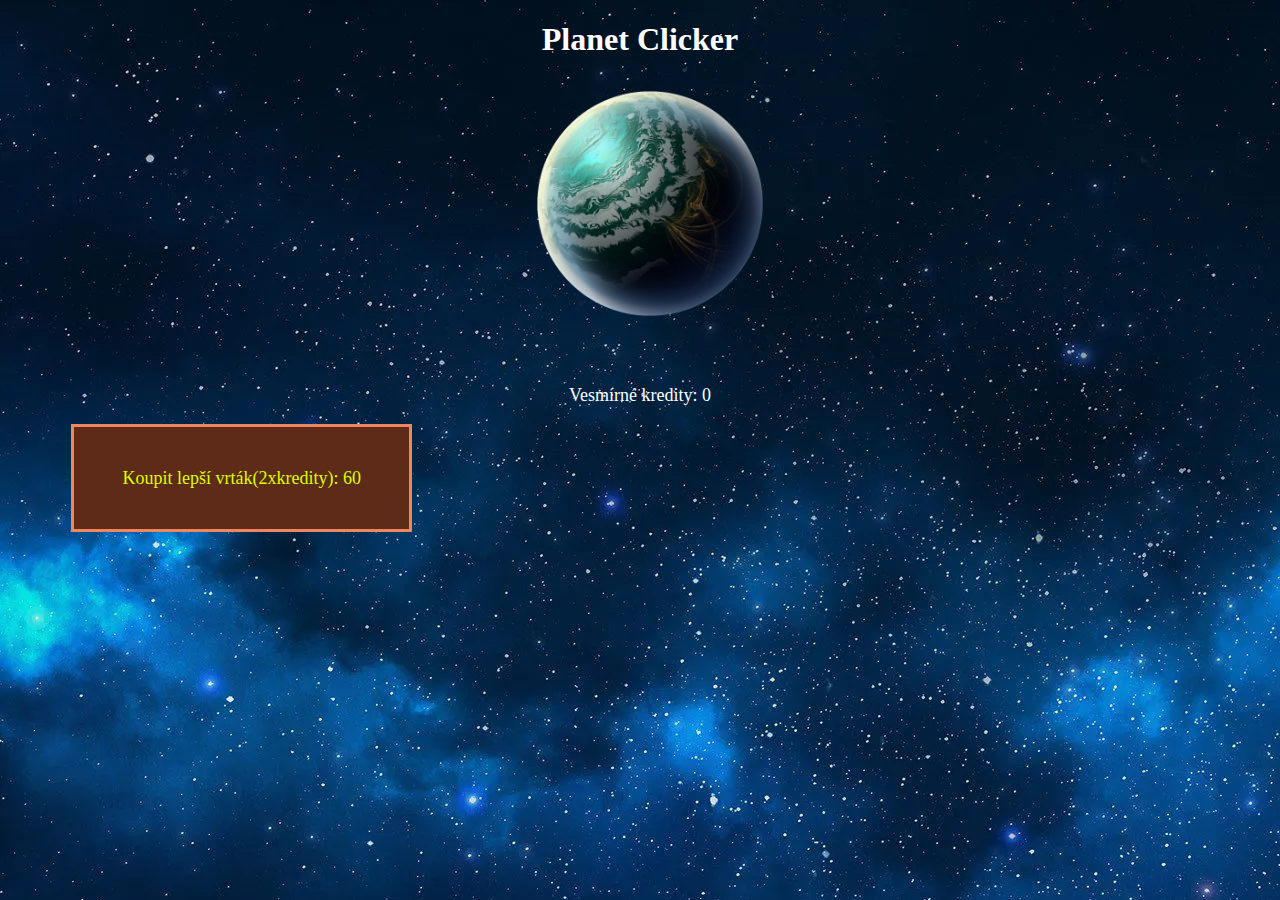
==== clicker.html @ dad763f1 "jedna" ====
<!DOCTYPE html>
<html lang="en">
<head>
    <meta charset="UTF-8">
    <meta name="viewport" content="width=device-width, initial-scale=1.0">
    <link rel="stylesheet" href="res/css/clicker.css">
    <title>Planet Clicker</title>
</head>
<body>
    <div id="container">
        <h1>Planet Clicker</h1>
        <img id="planet" src="res/img/planet.png" alt="Špatné souřadnice planety...">
        <p id="moneycounter">Vesmírné kredity: 0</p>
    </div>

    <div id="container2">
        <button id="doubleupgrade">Koupit lepší vrták(2xkredity): 60</button>
    </div>

    
<script src="res/js/main.js"></script>
</body>
</html>
---- res/css/clicker.css ----
/*Index*/
#uvod{
    width: 90%;
    background-color: rgb(94, 43, 25);
    border: 5px solid rgb(236, 135, 98);
    padding: 1em;
    margin-top: 10%;
    margin: auto;
    color: rgb(217, 255, 0);
}#staticplanet{
    max-width: 20%;
    height: auto;
    margin-left: 40%;
    margin-right: 40%;
    padding: 10px;
}
h1{
    text-align: center;
    color: white;
}
#uvod a{
    font-size: xx-large;
    color: crimson;
}


/*Game*/
*{
    font-family: verdana;
}
body{
    background-image: url("../img/background1.webp");
    background-repeat: no-repeat;
}
#container{
    width: 90%;
    margin: auto;
}
#container h1{
    text-align: center;
    color: white;
}
#container2{
    width: 90%;
    height: 270px;
    margin: auto;
}
#container2 button{
    height: 40%;
    width: 30%;
    background-color: rgb(94, 43, 25);
    border: 3px solid rgb(236, 135, 98);
    color: rgb(217, 255, 0);
    padding: auto;
    font-size: large;
}
#planet{
    max-width: 20%;
    height: auto;
    margin-left: 40%;
    margin-right: 40%;
    padding: 10px;
}

#planet:hover{
    transform: scale(1.10);
}
#moneycounter{
    text-align: center;
    color: white;
    padding-top: 2em;
    font-size: large;
}
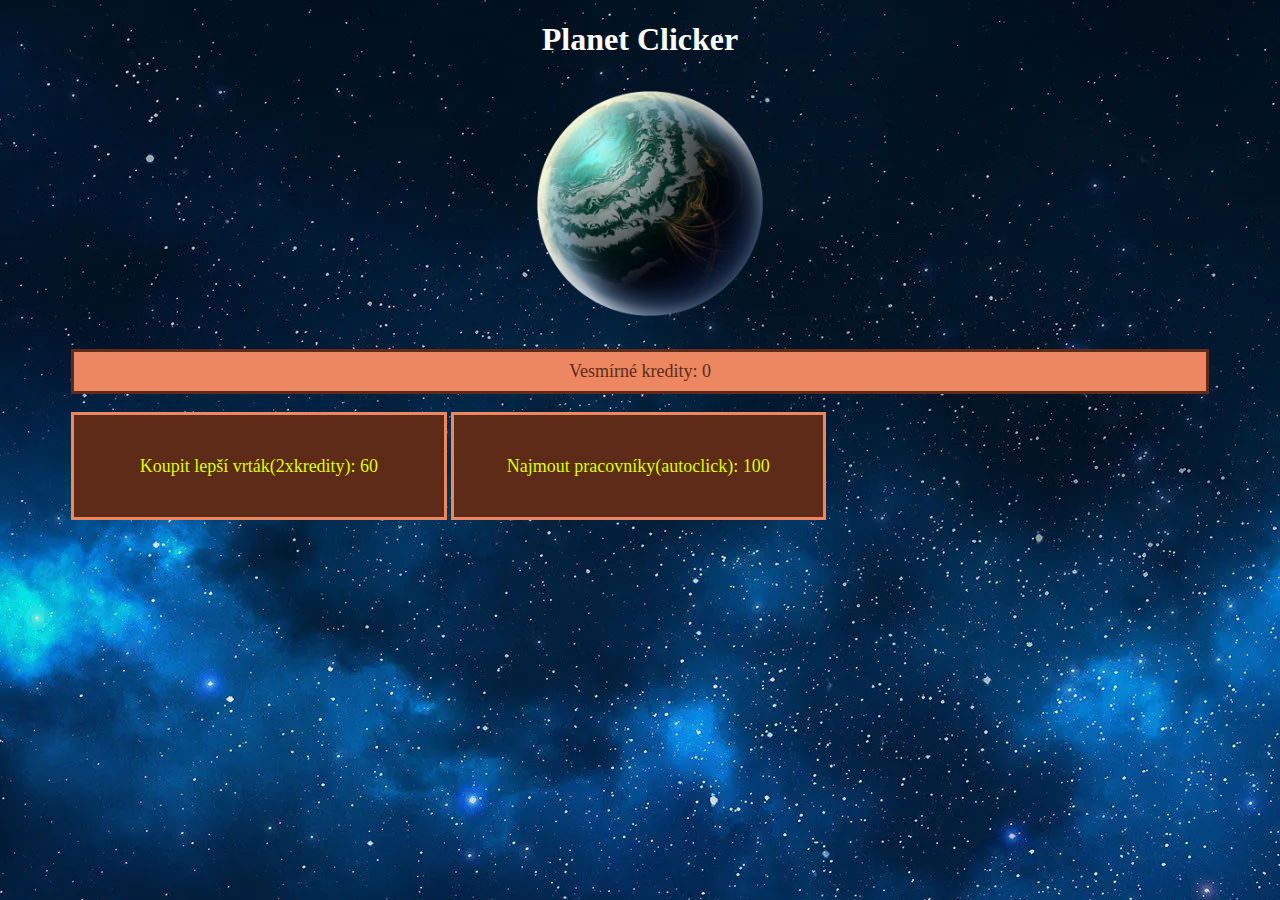
==== commit e9a7eda5: "Verze 1.1" ====
--- a/clicker.html
+++ b/clicker.html
@@ -1,11 +1,13 @@
 <!DOCTYPE html>
 <html lang="en">
+
 <head>
     <meta charset="UTF-8">
     <meta name="viewport" content="width=device-width, initial-scale=1.0">
     <link rel="stylesheet" href="res/css/clicker.css">
     <title>Planet Clicker</title>
 </head>
+
 <body>
     <div id="container">
         <h1>Planet Clicker</h1>
@@ -15,9 +17,10 @@
 
     <div id="container2">
         <button id="doubleupgrade">Koupit lepší vrták(2xkredity): 60</button>
+        <button id="autoupgrade">Najmout pracovníky(autoclick): 100</button>
     </div>
 
-    
-<script src="res/js/main.js"></script>
+    <script src="res/js/main.js"></script>
 </body>
+
 </html>--- a/res/css/clicker.css
+++ b/res/css/clicker.css
@@ -1,5 +1,5 @@
 /*Index*/
-#uvod{
+#uvod {
     width: 90%;
     background-color: rgb(94, 43, 25);
     border: 5px solid rgb(236, 135, 98);
@@ -7,54 +7,9 @@
     margin-top: 10%;
     margin: auto;
     color: rgb(217, 255, 0);
-}#staticplanet{
-    max-width: 20%;
-    height: auto;
-    margin-left: 40%;
-    margin-right: 40%;
-    padding: 10px;
-}
-h1{
-    text-align: center;
-    color: white;
-}
-#uvod a{
-    font-size: xx-large;
-    color: crimson;
 }
 
-
-/*Game*/
-*{
-    font-family: verdana;
-}
-body{
-    background-image: url("../img/background1.webp");
-    background-repeat: no-repeat;
-}
-#container{
-    width: 90%;
-    margin: auto;
-}
-#container h1{
-    text-align: center;
-    color: white;
-}
-#container2{
-    width: 90%;
-    height: 270px;
-    margin: auto;
-}
-#container2 button{
-    height: 40%;
-    width: 30%;
-    background-color: rgb(94, 43, 25);
-    border: 3px solid rgb(236, 135, 98);
-    color: rgb(217, 255, 0);
-    padding: auto;
-    font-size: large;
-}
-#planet{
+#staticplanet {
     max-width: 20%;
     height: auto;
     margin-left: 40%;
@@ -62,14 +17,72 @@
     padding: 10px;
 }
 
-#planet:hover{
-    transform: scale(1.10);
-}
-#moneycounter{
+h1 {
     text-align: center;
     color: white;
-    padding-top: 2em;
+}
+
+#uvod a {
+    font-size: xx-large;
+    color: crimson;
+}
+
+
+/*Game*/
+* {
+    font-family: verdana;
+}
+
+body {
+    background-image: url("../img/background1.webp");
+    background-repeat: no-repeat;
+}
+
+#container {
+    width: 90%;
+    margin: auto;
+}
+
+#container h1 {
+    text-align: center;
+    color: white;
+}
+
+#container2 {
+    width: 90%;
+    height: 270px;
+    margin: auto;
+}
+
+#container2 button {
+    height: 40%;
+    width: 33%;
+    margin:auto;
+    background-color: rgb(94, 43, 25);
+    border: 3px solid rgb(236, 135, 98);
+    color: rgb(217, 255, 0);
+    padding: auto;
     font-size: large;
 }
 
+#planet {
+    max-width: 20%;
+    height: auto;
+    margin-left: 40%;
+    margin-right: 40%;
+    padding: 10px;
+}
 
+#planet:hover {
+    transform: scale(1.10);
+}
+
+#moneycounter {
+    text-align: center;
+    color: white;
+    padding:0.5em;
+    font-size: large;
+    background-color: rgb(236, 135, 98);
+    border: 3px solid rgb(94, 43, 25);
+    color: rgb(94, 43, 25);
+}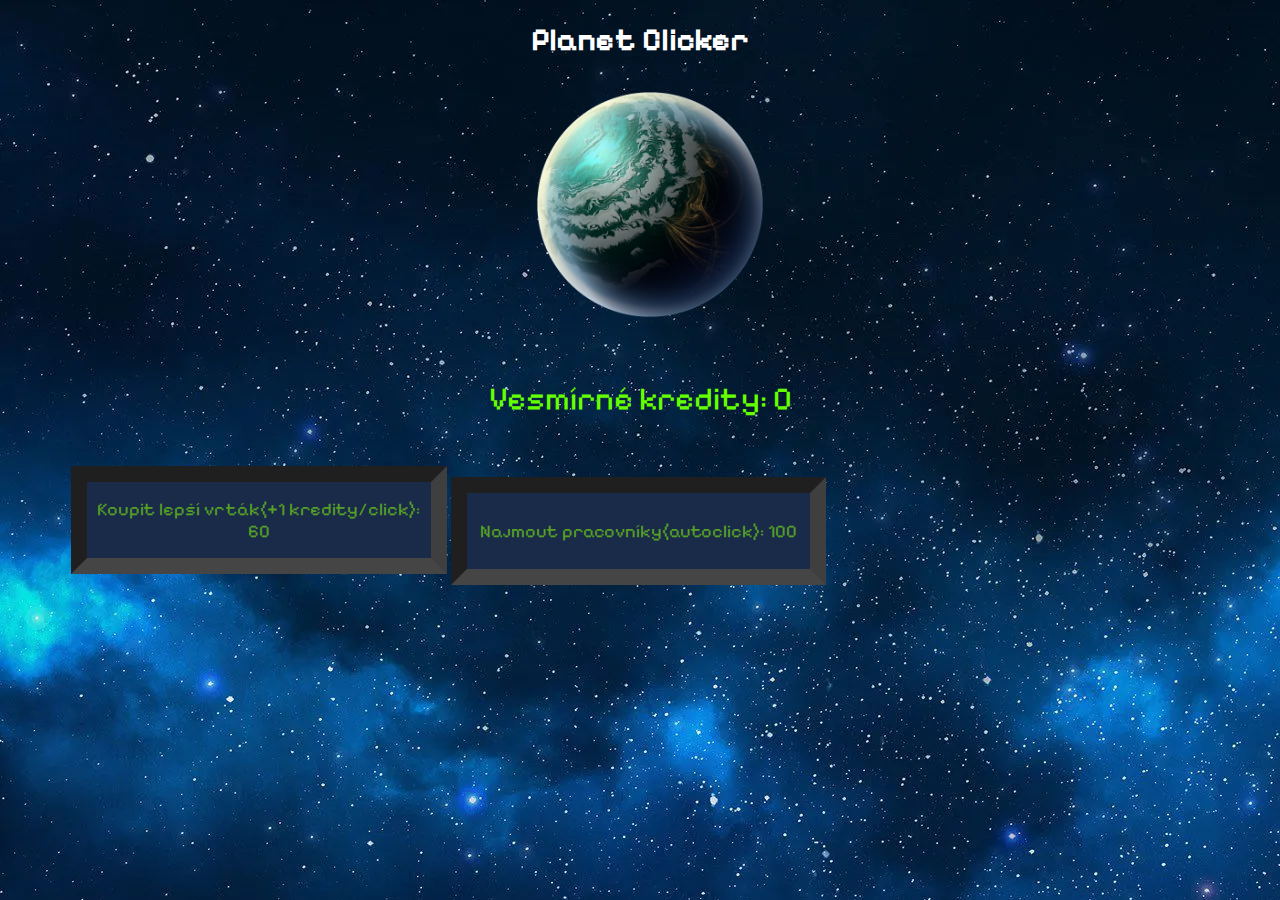
==== commit a3157666: "verze 1.2" ====
--- a/clicker.html
+++ b/clicker.html
@@ -16,7 +16,7 @@
     </div>
 
     <div id="container2">
-        <button id="doubleupgrade">Koupit lepší vrták(2xkredity): 60</button>
+        <button id="doubleupgrade">Koupit lepší vrták(+1 kredity/click): 60</button>
         <button id="autoupgrade">Najmout pracovníky(autoclick): 100</button>
     </div>
 
--- a/res/css/clicker.css
+++ b/res/css/clicker.css
@@ -1,12 +1,22 @@
+@import url('https://fonts.googleapis.com/css2?family=Pixelify+Sans:wght@400;500&display=swap');
+
+
+*{
+    user-select: none;
+}
 /*Index*/
 #uvod {
     width: 90%;
-    background-color: rgb(94, 43, 25);
-    border: 5px solid rgb(236, 135, 98);
+    background-color: rgb(26, 43, 73);
+    border-top: 16px solid rgb(31, 31, 31);
+    border-left: 16px solid rgb(31, 31, 31);
+    border-right: 16px solid rgb(63, 63, 63);
+    border-bottom: 16px solid rgb(69, 69, 69);
+    color: rgb(102, 255, 0);
     padding: 1em;
     margin-top: 10%;
     margin: auto;
-    color: rgb(217, 255, 0);
+    font-family: 'Pixelify Sans', cursive;
 }
 
 #staticplanet {
@@ -25,6 +35,7 @@
 #uvod a {
     font-size: xx-large;
     color: crimson;
+    font-family: 'Pixelify Sans', cursive;
 }
 
 
@@ -46,6 +57,7 @@
 #container h1 {
     text-align: center;
     color: white;
+    font-family: 'Pixelify Sans', cursive;
 }
 
 #container2 {
@@ -58,13 +70,20 @@
     height: 40%;
     width: 33%;
     margin:auto;
-    background-color: rgb(94, 43, 25);
-    border: 3px solid rgb(236, 135, 98);
-    color: rgb(217, 255, 0);
+    background-color: rgb(26, 43, 73);
+    border-top: 16px solid rgb(31, 31, 31);
+    border-left: 16px solid rgb(31, 31, 31);
+    border-right: 16px solid rgb(63, 63, 63);
+    border-bottom: 16px solid rgb(69, 69, 69);
+    color: rgb(86, 160, 37);
     padding: auto;
     font-size: large;
+    font-family: 'Pixelify Sans', cursive;
 }
+#container2 button:hover{
+    background-color: rgb(54, 107, 131);
 
+}
 #planet {
     max-width: 20%;
     height: auto;
@@ -81,8 +100,7 @@
     text-align: center;
     color: white;
     padding:0.5em;
-    font-size: large;
-    background-color: rgb(236, 135, 98);
-    border: 3px solid rgb(94, 43, 25);
-    color: rgb(94, 43, 25);
+    font-size: xx-large;
+    color: rgb(102, 255, 0);
+    font-family: 'Pixelify Sans', cursive;
 }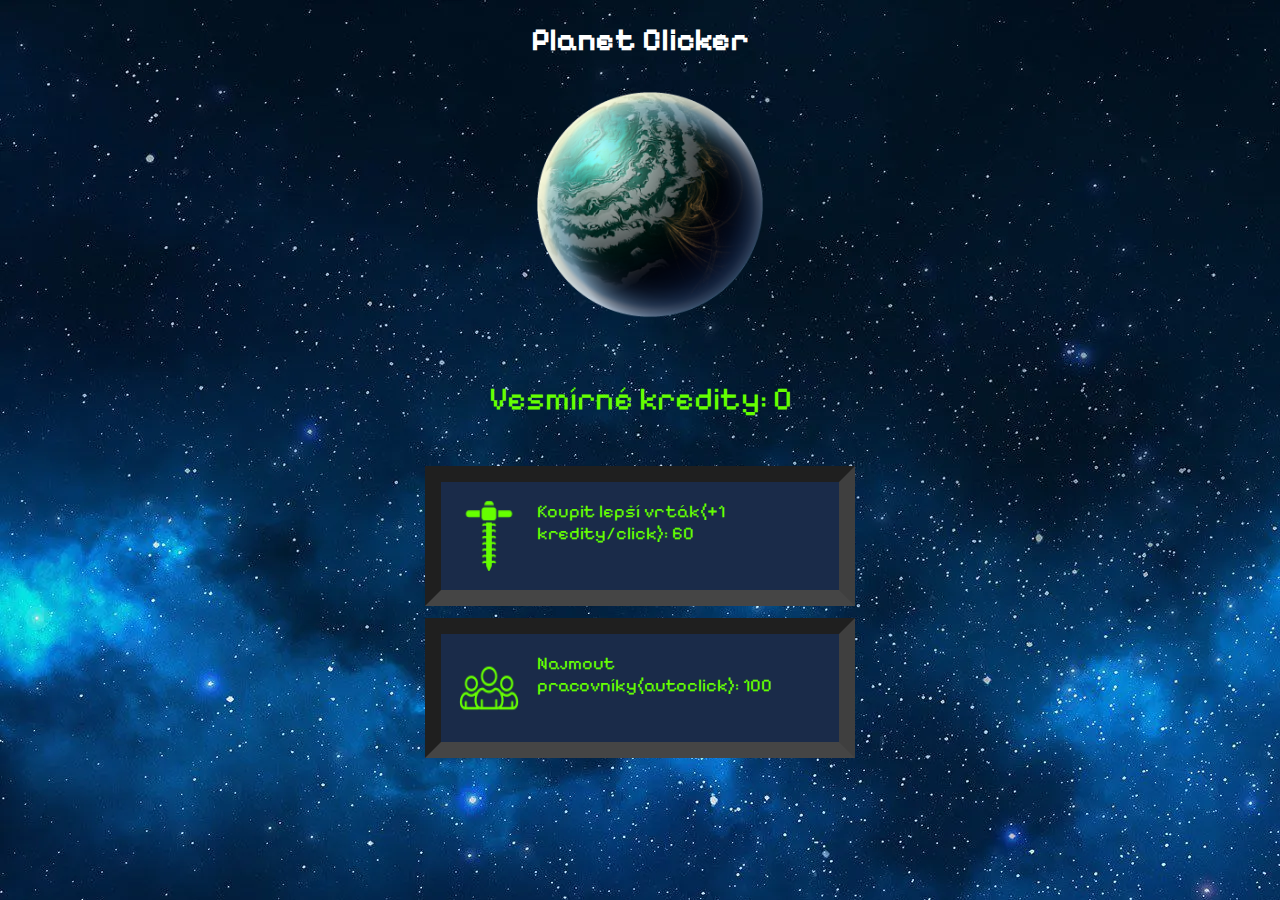
==== commit fad0e232: "update clickergame" ====
--- a/clicker.html
+++ b/clicker.html
@@ -16,8 +16,8 @@
     </div>
 
     <div id="container2">
-        <button id="doubleupgrade">Koupit lepší vrták(+1 kredity/click): 60</button>
-        <button id="autoupgrade">Najmout pracovníky(autoclick): 100</button>
+        <div id="doubleupgrade"><img src="/res/img/drilling-rig.png" alt=""><p id="doubleupgradetext">Koupit lepší vrták(+1 kredity/click): 60</p></div>
+        <div id="autoupgrade"><img src="res/img/employee.png" alt=""><p id="autoupgradetext">Najmout pracovníky(autoclick): 100</p></div>
     </div>
 
     <script src="res/js/main.js"></script>
--- a/res/css/clicker.css
+++ b/res/css/clicker.css
@@ -1,13 +1,16 @@
 @import url('https://fonts.googleapis.com/css2?family=Pixelify+Sans:wght@400;500&display=swap');
-
-
 *{
     user-select: none;
+}
+/*Body*/
+body {
+    background-image: url("../img/background1.webp");
+    background-repeat: no-repeat;
 }
 /*Index*/
 #uvod {
     width: 90%;
-    background-color: rgb(26, 43, 73);
+    background-color: rgb(7, 32, 75);
     border-top: 16px solid rgb(31, 31, 31);
     border-left: 16px solid rgb(31, 31, 31);
     border-right: 16px solid rgb(63, 63, 63);
@@ -18,7 +21,28 @@
     margin: auto;
     font-family: 'Pixelify Sans', cursive;
 }
-
+#uvod a {
+    font-size: xx-large;
+    color: crimson;
+    font-family: 'Pixelify Sans', cursive;
+}
+h1 {
+    text-align: center;
+    color: white;
+    font-family: 'Pixelify Sans', cursive;
+}
+/*Game*/
+/*Planeta*/
+#planet {
+    max-width: 20%;
+    height: auto;
+    margin-left: 40%;
+    margin-right: 40%;
+    padding: 10px;
+}
+#planet:hover {
+    transform: scale(1.10);
+}
 #staticplanet {
     max-width: 20%;
     height: auto;
@@ -26,76 +50,55 @@
     margin-right: 40%;
     padding: 10px;
 }
-
-h1 {
-    text-align: center;
-    color: white;
-}
-
-#uvod a {
-    font-size: xx-large;
-    color: crimson;
-    font-family: 'Pixelify Sans', cursive;
-}
-
-
-/*Game*/
-* {
-    font-family: verdana;
-}
-
-body {
-    background-image: url("../img/background1.webp");
-    background-repeat: no-repeat;
-}
-
+/*Nadpis*/
 #container {
     width: 90%;
     margin: auto;
 }
-
 #container h1 {
     text-align: center;
     color: white;
     font-family: 'Pixelify Sans', cursive;
 }
-
+/*Hlavní menu*/
 #container2 {
     width: 90%;
     height: 270px;
     margin: auto;
 }
 
-#container2 button {
+#container2 div {
+    display: flex;
+    flex-direction: row;
     height: 40%;
-    width: 33%;
-    margin:auto;
+    width: 35%;
+    margin: auto;
     background-color: rgb(26, 43, 73);
     border-top: 16px solid rgb(31, 31, 31);
     border-left: 16px solid rgb(31, 31, 31);
     border-right: 16px solid rgb(63, 63, 63);
     border-bottom: 16px solid rgb(69, 69, 69);
-    color: rgb(86, 160, 37);
+    color: rgb(102, 255, 0);
     padding: auto;
     font-size: large;
     font-family: 'Pixelify Sans', cursive;
+    margin-top: 1%;
 }
-#container2 button:hover{
+#container2 div:hover{
     background-color: rgb(54, 107, 131);
-
 }
-#planet {
-    max-width: 20%;
-    height: auto;
-    margin-left: 40%;
-    margin-right: 40%;
-    padding: 10px;
+#container2 div p{
+    display: block;
+    width: 70%;
+    float: left;
 }
-
-#planet:hover {
-    transform: scale(1.10);
+#container2 div img{
+    display: block;
+    width: 15%;
+    margin: 1em;
+    float: left;
 }
-
+/*counter*/
 #moneycounter {
     text-align: center;
     color: white;
@@ -103,4 +106,15 @@
     font-size: xx-large;
     color: rgb(102, 255, 0);
     font-family: 'Pixelify Sans', cursive;
+}
+/*Responzivita*/
+@media only screen and (max-width: 1000px){
+    #planet{
+        max-width: 60%;
+        margin-left: 20%;
+        margin-right: 20%;
+    }
+    #container2 div{
+        width: 90%;
+    }
 }